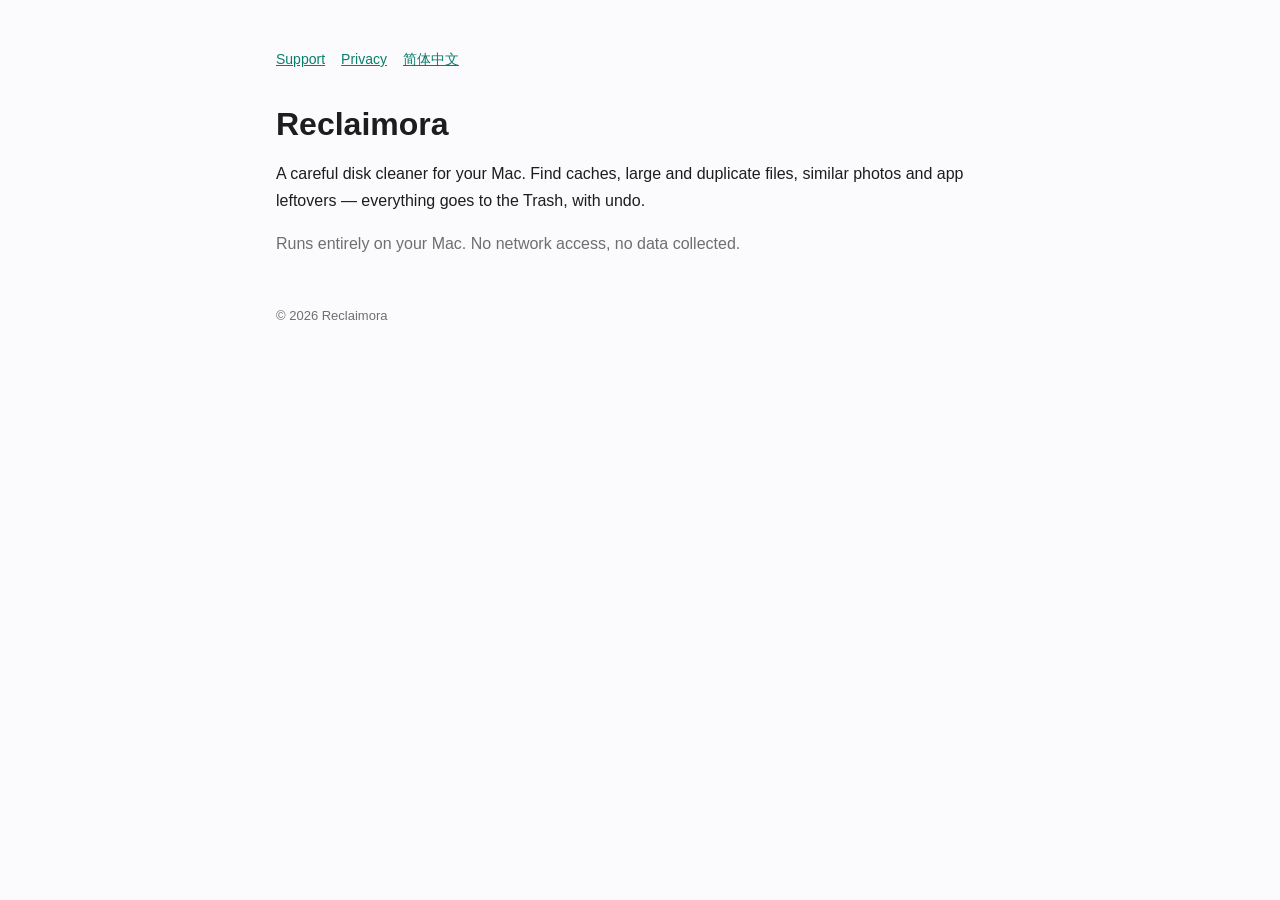
==== en/index.html @ 6d8eff74 "Publish Reclaimora website: home, privacy policy and support pages" ====
<!doctype html><html lang="en"><head><meta charset="utf-8"><meta name="viewport" content="width=device-width,initial-scale=1"><title>Reclaimora</title><link rel="stylesheet" href="../style.css"></head><body><main>
<nav><a href="support.html">Support</a><a href="privacy.html">Privacy</a><a href="../index.html">简体中文</a></nav>
<h1>Reclaimora</h1><p>A careful disk cleaner for your Mac. Find caches, large and duplicate files, similar photos and app leftovers — everything goes to the Trash, with undo.</p>
<p class="muted">Runs entirely on your Mac. No network access, no data collected.</p>
<footer>© 2026 Reclaimora</footer></main></body></html>
---- style.css ----
:root{--bg:#fbfbfd;--fg:#1d1d1f;--muted:#6e6e73;--accent:#0a7d6b;--card:#fff;--line:#e5e5ea}
@media (prefers-color-scheme:dark){:root{--bg:#111113;--fg:#f5f5f7;--muted:#a1a1a6;--accent:#4fd1b5;--card:#1c1c1f;--line:#2c2c30}}
*{box-sizing:border-box}body{margin:0;background:var(--bg);color:var(--fg);font:16px/1.7 -apple-system,BlinkMacSystemFont,"PingFang SC","Helvetica Neue",sans-serif}
main{max-width:760px;margin:0 auto;padding:48px 16px 64px}nav{display:flex;gap:16px;flex-wrap:wrap;font-size:14px;margin-bottom:32px}
a{color:var(--accent)}h1{font-size:32px;line-height:1.25;margin:0 0 8px}h2{font-size:20px;margin:32px 0 8px}.muted{color:var(--muted)}
section.card{background:var(--card);border:1px solid var(--line);border-radius:14px;padding:20px 24px;margin:16px 0}footer{margin-top:48px;font-size:13px;color:var(--muted)}
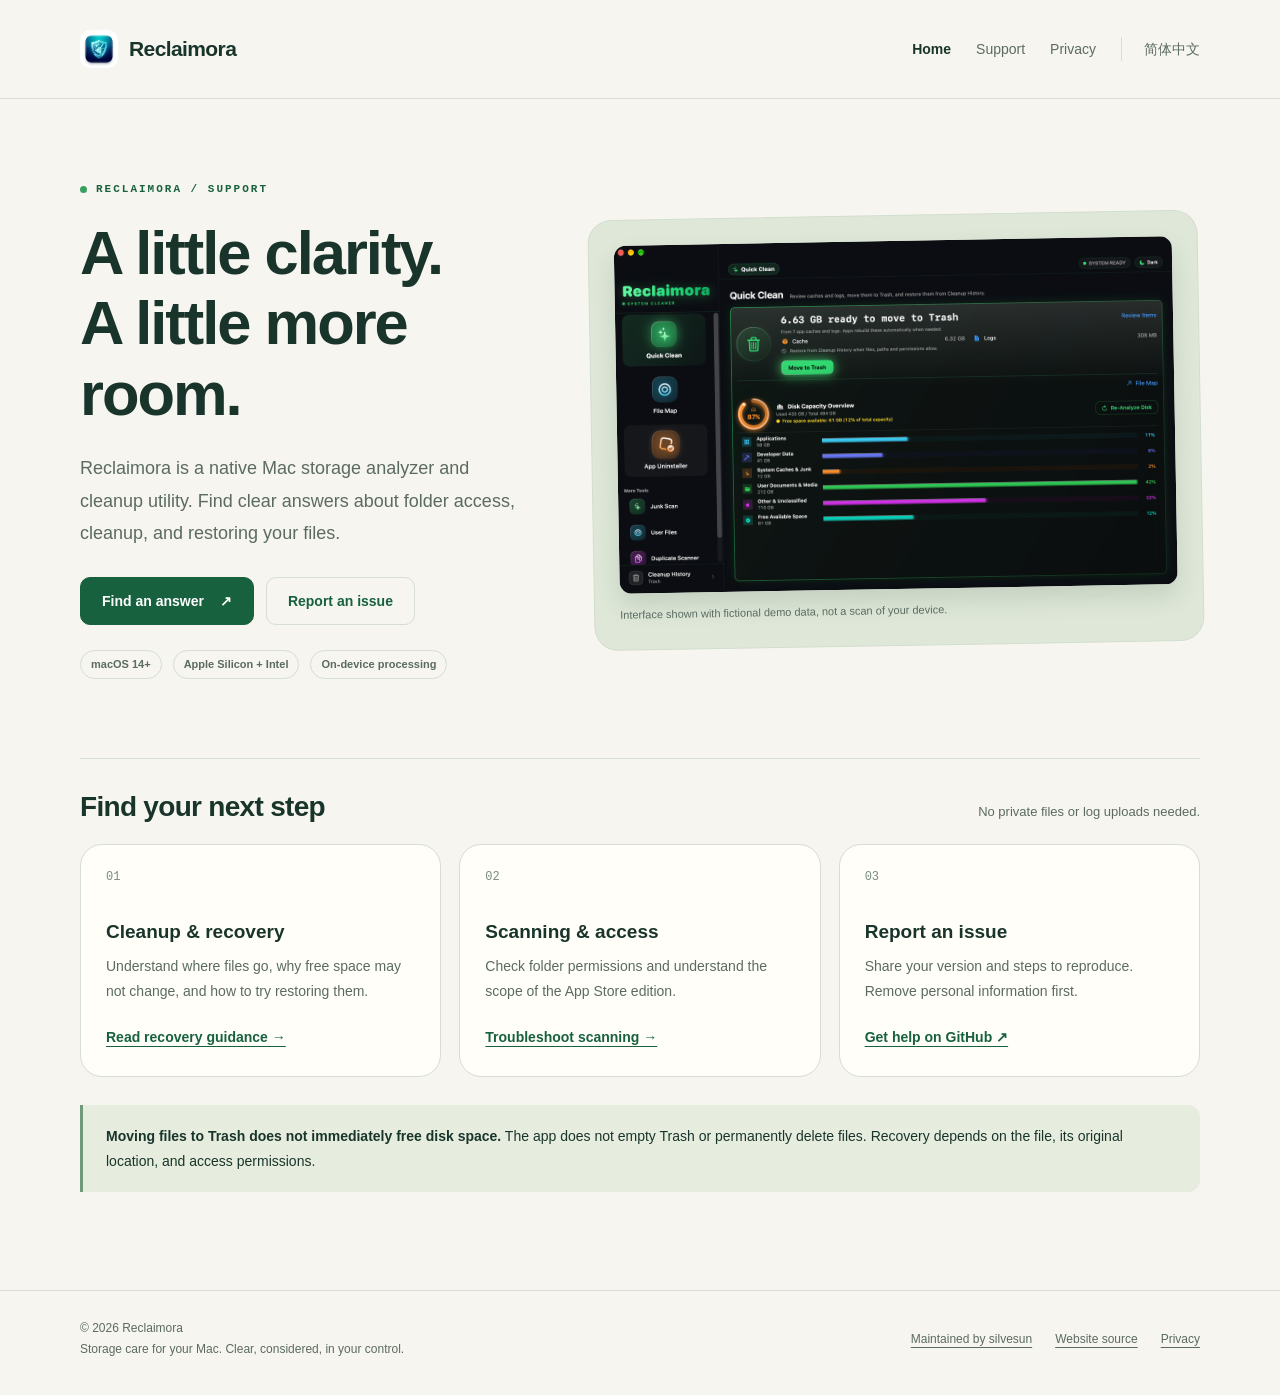
==== commit c89283d5: "Publish bilingual Reclaimora support hub and current privacy policy" ====
--- a/en/index.html
+++ b/en/index.html
@@ -1,5 +1,91 @@
-<!doctype html><html lang="en"><head><meta charset="utf-8"><meta name="viewport" content="width=device-width,initial-scale=1"><title>Reclaimora</title><link rel="stylesheet" href="../style.css"></head><body><main>
-<nav><a href="support.html">Support</a><a href="privacy.html">Privacy</a><a href="../index.html">简体中文</a></nav>
-<h1>Reclaimora</h1><p>A careful disk cleaner for your Mac. Find caches, large and duplicate files, similar photos and app leftovers — everything goes to the Trash, with undo.</p>
-<p class="muted">Runs entirely on your Mac. No network access, no data collected.</p>
-<footer>© 2026 Reclaimora</footer></main></body></html>
+<!doctype html>
+<html lang="en">
+<head>
+<meta charset="utf-8">
+<meta name="viewport" content="width=device-width,initial-scale=1">
+<title>Reclaimora · Help for your Mac</title>
+<meta name="description" content="Reclaimora is a native Mac storage analyzer and cleanup utility. Find clear answers about folder access, cleanup, and restoring your files.">
+<link rel="stylesheet" href="../style.css">
+<link rel="icon" type="image/png" href="../assets/icon.png">
+<link rel="alternate" hreflang="zh-Hans" href="https://silvesun.github.io/reclaimora-site/index.html">
+<link rel="alternate" hreflang="en" href="https://silvesun.github.io/reclaimora-site/en/index.html">
+<link rel="canonical" href="https://silvesun.github.io/reclaimora-site/en/index.html">
+</head>
+<body>
+<a class="skip" href="#main">Skip to content</a>
+<header class="site-header">
+<div class="wrap header-inner">
+<a class="brand" href="index.html">
+<img src="../assets/icon.png" width="38" height="38" alt="">Reclaimora</a>
+<nav class="nav" aria-label="Main navigation">
+<a href="index.html" aria-current="page">Home</a>
+<a href="support.html">Support</a>
+<a href="privacy.html">Privacy</a>
+<a class="language" href="../index.html" lang="zh-Hans">简体中文</a>
+</nav>
+</div>
+</header>
+<main id="main" class="wrap">
+<section class="hero">
+<div>
+<p class="eyebrow">RECLAIMORA / SUPPORT</p>
+<h1>A little clarity.<br>A little more room.</h1>
+<p class="lede">Reclaimora is a native Mac storage analyzer and cleanup utility. Find clear answers about folder access, cleanup, and restoring your files.</p>
+<div class="actions">
+<a class="button" href="support.html">Find an answer <span aria-hidden="true">↗</span>
+</a>
+<a class="button secondary" href="https://github.com/silvesun/reclaimora-site/issues/new/choose">Report an issue</a>
+</div>
+<div class="pills">
+<span class="pill">macOS 14+</span>
+<span class="pill">Apple Silicon + Intel</span>
+<span class="pill">On-device processing</span>
+</div>
+</div>
+<figure>
+<img src="../assets/app-en.png" width="2560" height="1600" alt="Reclaimora Quick Clean showing cache and log results with storage categories.">
+<figcaption>Interface shown with fictional demo data, not a scan of your device.</figcaption>
+</figure>
+</section>
+<div class="section-top">
+<h2>Find your next step</h2>
+<p class="small">No private files or log uploads needed.</p>
+</div>
+<section class="cards" aria-label="Support topics">
+<article class="card">
+<span class="number">01</span>
+<h3>Cleanup & recovery</h3>
+<p>Understand where files go, why free space may not change, and how to try restoring them.</p>
+<a href="support.html#restore">Read recovery guidance →</a>
+</article>
+<article class="card">
+<span class="number">02</span>
+<h3>Scanning & access</h3>
+<p>Check folder permissions and understand the scope of the App Store edition.</p>
+<a href="support.html#permissions">Troubleshoot scanning →</a>
+</article>
+<article class="card">
+<span class="number">03</span>
+<h3>Report an issue</h3>
+<p>Share your version and steps to reproduce. Remove personal information first.</p>
+<a href="https://github.com/silvesun/reclaimora-site/issues/new/choose">Get help on GitHub ↗</a>
+</article>
+</section>
+<div class="notice">
+<strong>Moving files to Trash does not immediately free disk space.</strong> The app does not empty Trash or permanently delete files. Recovery depends on the file, its original location, and access permissions.</div>
+</main>
+<footer class="site-footer">
+<div class="wrap footer-inner">
+<div>
+<p>© 2026 Reclaimora</p>
+<p>Storage care for your Mac. Clear, considered, in your control.</p>
+</div>
+<div class="footer-links">
+<a href="https://github.com/silvesun">Maintained by silvesun</a>
+<a href="https://github.com/silvesun/reclaimora-site">Website source</a>
+<a href="privacy.html">Privacy</a>
+</div>
+</div>
+</footer>
+</body>
+</html>
--- a/style.css
+++ b/style.css
@@ -1,6 +1,382 @@
-:root{--bg:#fbfbfd;--fg:#1d1d1f;--muted:#6e6e73;--accent:#0a7d6b;--card:#fff;--line:#e5e5ea}
-@media (prefers-color-scheme:dark){:root{--bg:#111113;--fg:#f5f5f7;--muted:#a1a1a6;--accent:#4fd1b5;--card:#1c1c1f;--line:#2c2c30}}
-*{box-sizing:border-box}body{margin:0;background:var(--bg);color:var(--fg);font:16px/1.7 -apple-system,BlinkMacSystemFont,"PingFang SC","Helvetica Neue",sans-serif}
-main{max-width:760px;margin:0 auto;padding:48px 16px 64px}nav{display:flex;gap:16px;flex-wrap:wrap;font-size:14px;margin-bottom:32px}
-a{color:var(--accent)}h1{font-size:32px;line-height:1.25;margin:0 0 8px}h2{font-size:20px;margin:32px 0 8px}.muted{color:var(--muted)}
-section.card{background:var(--card);border:1px solid var(--line);border-radius:14px;padding:20px 24px;margin:16px 0}footer{margin-top:48px;font-size:13px;color:var(--muted)}
+:root {
+  color-scheme:light;
+  --bg:#f6f5ef;
+  --paper:#fffef9;
+  --ink:#19352b;
+  --muted:#5b6b62;
+  --accent:#17613e;
+  --soft:#e6edde;
+  --line:#d5ded1;
+  --radius:22px}
+* {
+  box-sizing:border-box}
+html {
+  scroll-behavior:smooth;
+  scroll-padding-top:24px}
+body {
+  margin:0;
+  background:var(--bg);
+  color:var(--ink);
+  font:16px/1.75 -apple-system,BlinkMacSystemFont,"Segoe UI","PingFang SC",sans-serif}
+a {
+  color:var(--accent);
+  text-underline-offset:4px}
+a:hover {
+  text-decoration-thickness:2px}
+a:focus-visible,summary:focus-visible {
+  outline:3px solid #b26a28;
+  outline-offset:5px;
+  border-radius:4px}
+.wrap {
+  width:min(1120px,calc(100% - 64px));
+  margin:auto}
+.skip {
+  position:absolute;
+  left:16px;
+  top:-80px;
+  background:var(--paper);
+  padding:10px;
+  z-index:10}
+.skip:focus {
+  top:10px}
+.site-header {
+  border-bottom:1px solid var(--line)}
+.header-inner {
+  display:flex;
+  align-items:center;
+  justify-content:space-between;
+  gap:24px;
+  min-height:98px}
+.brand {
+  display:inline-flex;
+  align-items:center;
+  gap:11px;
+  font-weight:750;
+  font-size:21px;
+  letter-spacing:-.6px;
+  text-decoration:none;
+  color:var(--ink)}
+.brand img {
+  width:38px;
+  height:38px;
+  border-radius:10px}
+.nav {
+  display:flex;
+  gap:25px;
+  align-items:center;
+  font-size:14px}
+.nav a {
+  text-decoration:none;
+  color:var(--muted)}
+.nav a[aria-current=page] {
+  color:var(--ink);
+  font-weight:700}
+.nav .language {
+  padding-left:22px;
+  border-left:1px solid var(--line)}
+main {
+  padding:62px 0 70px}
+.eyebrow {
+  font:600 11px/1.5 ui-monospace,SFMono-Regular,monospace;
+  letter-spacing:2px;
+  color:var(--accent);
+  text-transform:uppercase;
+  display:flex;
+  align-items:center;
+  gap:9px}
+.eyebrow:before {
+  content:"";
+  width:7px;
+  height:7px;
+  background:#389f61;
+  border-radius:50%}
+h1,h2,h3,p {
+  margin-top:0}
+h1 {
+  font-size:clamp(38px,4.8vw,62px);
+  line-height:1.15;
+  letter-spacing:-2px;
+  margin-bottom:23px;
+  font-weight:700}
+h2 {
+  font-size:28px;
+  line-height:1.3;
+  letter-spacing:-.7px;
+  margin-bottom:18px}
+h3 {
+  font-size:19px;
+  line-height:1.4;
+  margin-bottom:9px}
+.lede {
+  font-size:18px;
+  color:var(--muted);
+  max-width:680px;
+  line-height:1.8}
+.hero {
+  display:grid;
+  grid-template-columns:.85fr 1.15fr;
+  align-items:center;
+  gap:60px;
+  padding:20px 0 52px}
+.hero h1 {
+  margin-top:20px}
+.actions {
+  display:flex;
+  gap:12px;
+  flex-wrap:wrap;
+  margin-top:27px}
+.button {
+  display:inline-flex;
+  align-items:center;
+  justify-content:center;
+  gap:16px;
+  background:var(--accent);
+  color:#fff;
+  padding:11px 21px;
+  border:1px solid var(--accent);
+  border-radius:10px;
+  text-decoration:none;
+  font-weight:600;
+  font-size:14px;
+  min-height:46px}
+.button.secondary {
+  background:transparent;
+  color:var(--accent);
+  border-color:var(--line)}
+.button:hover {
+  background:#124a30;
+  color:white}
+.hero figure {
+  margin:0;
+  background:#dfe8d8;
+  border:1px solid #d3ddce;
+  border-radius:24px;
+  padding:25px;
+  transform:rotate(-1deg)}
+.hero figure img {
+  display:block;
+  width:100%;
+  height:auto;
+  border-radius:12px;
+  box-shadow:0 12px 25px #19352b22}
+.hero figcaption {
+  font-size:11px;
+  color:var(--muted);
+  margin-top:13px;
+  line-height:1.6}
+.pills {
+  display:flex;
+  gap:11px;
+  flex-wrap:wrap;
+  margin-top:25px}
+.pill {
+  font-size:11px;
+  font-weight:600;
+  border:1px solid var(--line);
+  padding:4px 10px;
+  border-radius:20px;
+  color:var(--muted)}
+.section-top {
+  display:flex;
+  justify-content:space-between;
+  align-items:baseline;
+  gap:20px;
+  border-top:1px solid var(--line);
+  padding-top:30px;
+  margin-top:27px}
+.small {
+  font-size:13px;
+  color:var(--muted)}
+.cards {
+  display:grid;
+  grid-template-columns:repeat(3,1fr);
+  gap:18px}
+.card {
+  padding:25px;
+  background:var(--paper);
+  border:1px solid var(--line);
+  border-radius:var(--radius)}
+.card .number {
+  font:12px ui-monospace,monospace;
+  color:#7a8c7d;
+  margin-bottom:35px;
+  display:block}
+.card p {
+  font-size:14px;
+  color:var(--muted);
+  margin-bottom:20px}
+.card a {
+  font-size:14px;
+  font-weight:600}
+.notice {
+  border-left:3px solid #6f997a;
+  background:var(--soft);
+  padding:19px 23px;
+  border-radius:0 12px 12px 0;
+  margin:28px 0;
+  color:var(--ink);
+  font-size:14px}
+.notice p:last-child {
+  margin-bottom:0}
+.page-intro {
+  max-width:820px;
+  margin-bottom:38px}
+.page-intro .eyebrow {
+  margin-bottom:18px}
+.page-intro h1 {
+  font-size:48px}
+.support-layout {
+  display:grid;
+  grid-template-columns:1fr 310px;
+  gap:55px;
+  align-items:start}
+.faq {
+  border-top:1px solid var(--line)}
+details {
+  border-bottom:1px solid var(--line);
+  padding:21px 0}
+summary {
+  font-size:18px;
+  font-weight:600;
+  cursor:pointer;
+  list-style:none;
+  display:flex;
+  gap:20px;
+  justify-content:space-between}
+summary::-webkit-details-marker {
+  display:none}
+summary:after {
+  content:"+";
+  color:var(--accent);
+  font-weight:400;
+  font-size:23px;
+  line-height:1.3}
+details[open] summary:after {
+  content:"−"}
+details p {
+  color:var(--muted);
+  font-size:15px;
+  max-width:680px;
+  margin:15px 0 0}
+aside.card {
+  position:sticky;
+  top:25px}
+aside h2 {
+  font-size:22px}
+aside ol {
+  padding-left:20px;
+  color:var(--muted);
+  font-size:14px}
+aside li {
+  margin:9px 0}
+aside .button {
+  width:100%;
+  margin:8px 0}
+aside .small {
+  font-size:12px;
+  margin:14px 0 0}
+.article {
+  max-width:780px}
+.article section {
+  margin:35px 0}
+.article h2 {
+  font-size:23px}
+.article p,.article li {
+  color:var(--muted);
+  font-size:16px}
+.article ul {
+  padding-left:23px}
+.article li {
+  margin-bottom:9px}
+.article strong {
+  color:var(--ink)}
+.article .updated {
+  font-size:13px;
+  color:var(--muted)}
+.site-footer {
+  border-top:1px solid var(--line);
+  padding:27px 0 35px}
+.footer-inner {
+  display:flex;
+  justify-content:space-between;
+  gap:25px;
+  align-items:center;
+  color:var(--muted);
+  font-size:12px}
+.footer-inner p {
+  margin:0}
+.footer-links {
+  display:flex;
+  gap:23px}
+.footer-links a {
+  color:var(--muted)}
+@media(max-width:850px) {
+  .hero {
+  grid-template-columns:1fr;
+  gap:35px}
+.hero figure {
+  transform:none;
+  max-width:660px}
+.support-layout {
+  grid-template-columns:1fr;
+  gap:30px}
+aside.card {
+  position:static}
+.cards {
+  grid-template-columns:1fr}
+.card .number {
+  margin-bottom:18px}
+.hero h1 {
+  max-width:650px}
+.nav {
+  gap:17px}
+}
+@media(max-width:520px) {
+  .wrap {
+  width:calc(100% - 36px)}
+.header-inner {
+  min-height:100px;
+  gap:15px;
+  flex-wrap:wrap;
+  padding:18px 0}
+.brand {
+  font-size:19px}
+.brand img {
+  width:31px;
+  height:31px}
+.nav {
+  font-size:13px;
+  gap:17px;
+  flex-wrap:wrap}
+.nav .language {
+  padding-left:15px}
+main {
+  padding:38px 0 48px}
+.hero {
+  padding:0 0 25px}
+.hero figure {
+  padding:14px;
+  border-radius:18px}
+.page-intro h1 {
+  font-size:38px;
+  letter-spacing:-1px}
+.footer-inner {
+  align-items:flex-start;
+  flex-direction:column}
+.section-top {
+  align-items:flex-start;
+  flex-direction:column;
+  gap:0}
+.lede {
+  font-size:16px}
+summary {
+  font-size:16px}
+.pills {
+  gap:7px}
+.article p,.article li {
+  font-size:15px}
+}
+@media(prefers-reduced-motion:reduce) {
+  html {
+  scroll-behavior:auto}
+}
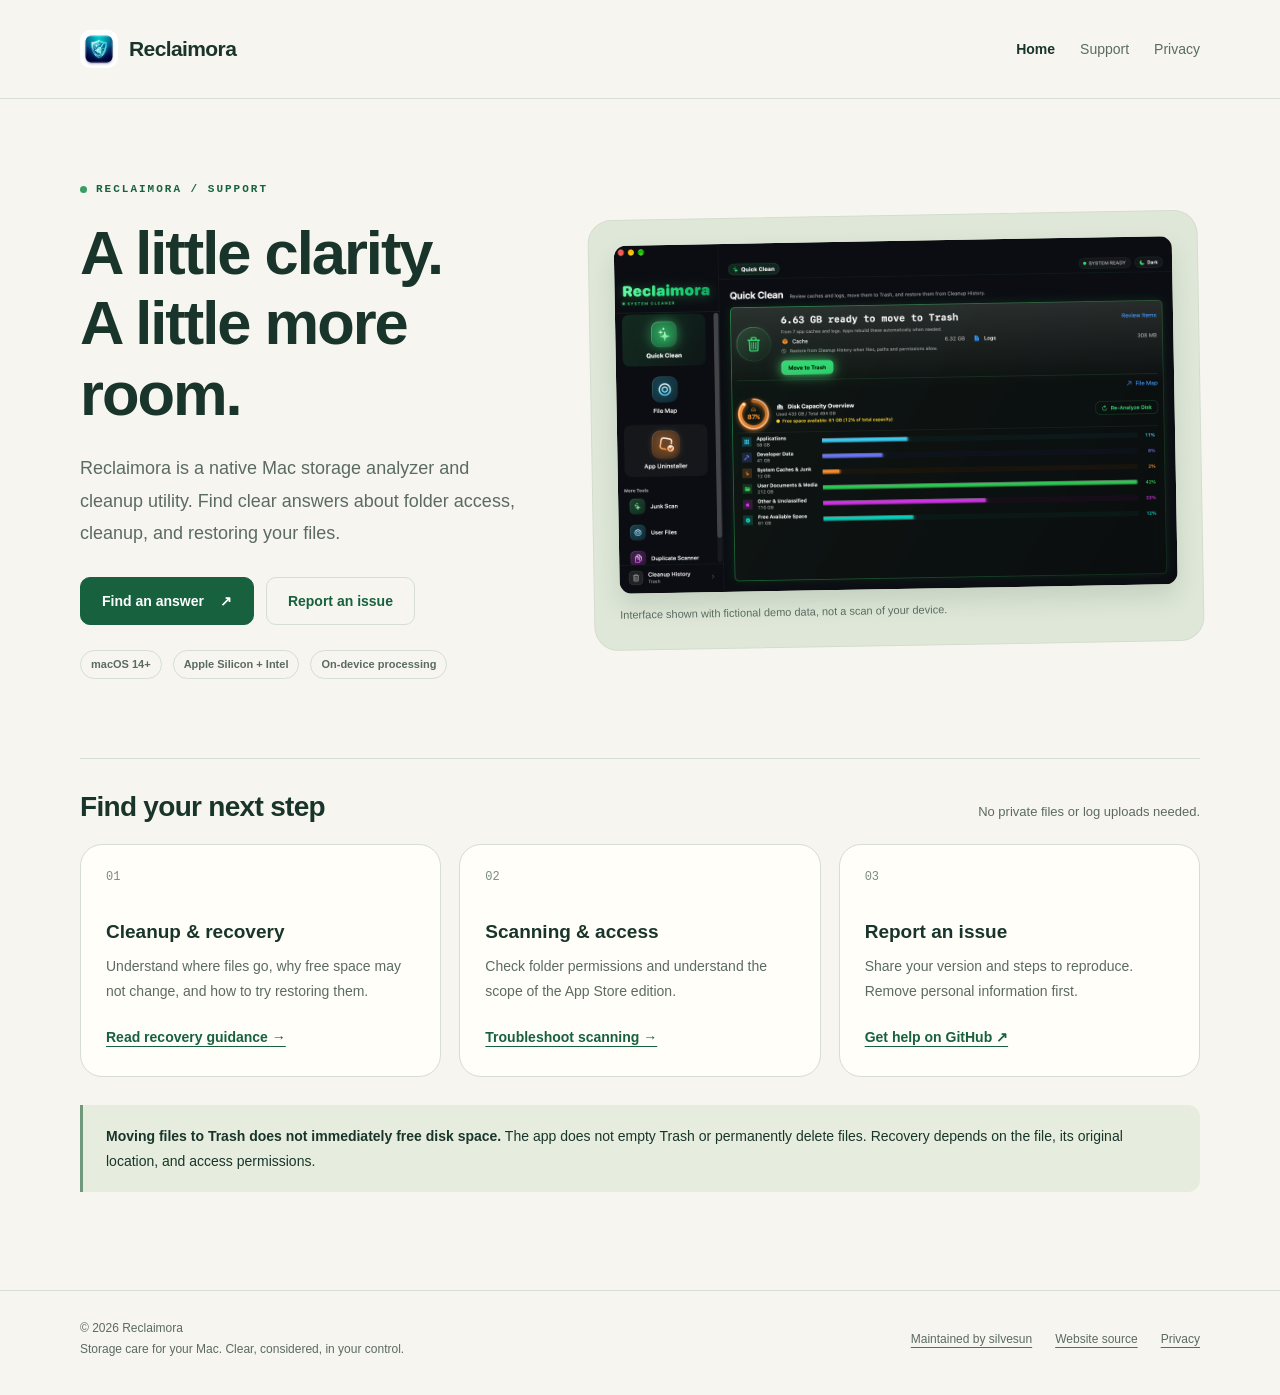
==== commit c34b2e98: "Use English-only support and feedback for the US App Store launch" ====
--- a/en/index.html
+++ b/en/index.html
@@ -1,5 +1,5 @@
 <!doctype html>
-<html lang="en">
+<html lang="en-US">
 <head>
 <meta charset="utf-8">
 <meta name="viewport" content="width=device-width,initial-scale=1">
@@ -7,9 +7,7 @@
 <meta name="description" content="Reclaimora is a native Mac storage analyzer and cleanup utility. Find clear answers about folder access, cleanup, and restoring your files.">
 <link rel="stylesheet" href="../style.css">
 <link rel="icon" type="image/png" href="../assets/icon.png">
-<link rel="alternate" hreflang="zh-Hans" href="https://silvesun.github.io/reclaimora-site/index.html">
-<link rel="alternate" hreflang="en" href="https://silvesun.github.io/reclaimora-site/en/index.html">
-<link rel="canonical" href="https://silvesun.github.io/reclaimora-site/en/index.html">
+<link rel="canonical" href="https://silvesun.github.io/reclaimora-site/index.html">
 </head>
 <body>
 <a class="skip" href="#main">Skip to content</a>
@@ -21,7 +19,6 @@
 <a href="index.html" aria-current="page">Home</a>
 <a href="support.html">Support</a>
 <a href="privacy.html">Privacy</a>
-<a class="language" href="../index.html" lang="zh-Hans">简体中文</a>
 </nav>
 </div>
 </header>
--- a/style.css
+++ b/style.css
@@ -71,9 +71,6 @@
 .nav a[aria-current=page] {
   color:var(--ink);
   font-weight:700}
-.nav .language {
-  padding-left:22px;
-  border-left:1px solid var(--line)}
 main {
   padding:62px 0 70px}
 .eyebrow {
@@ -348,8 +345,6 @@
   font-size:13px;
   gap:17px;
   flex-wrap:wrap}
-.nav .language {
-  padding-left:15px}
 main {
   padding:38px 0 48px}
 .hero {
